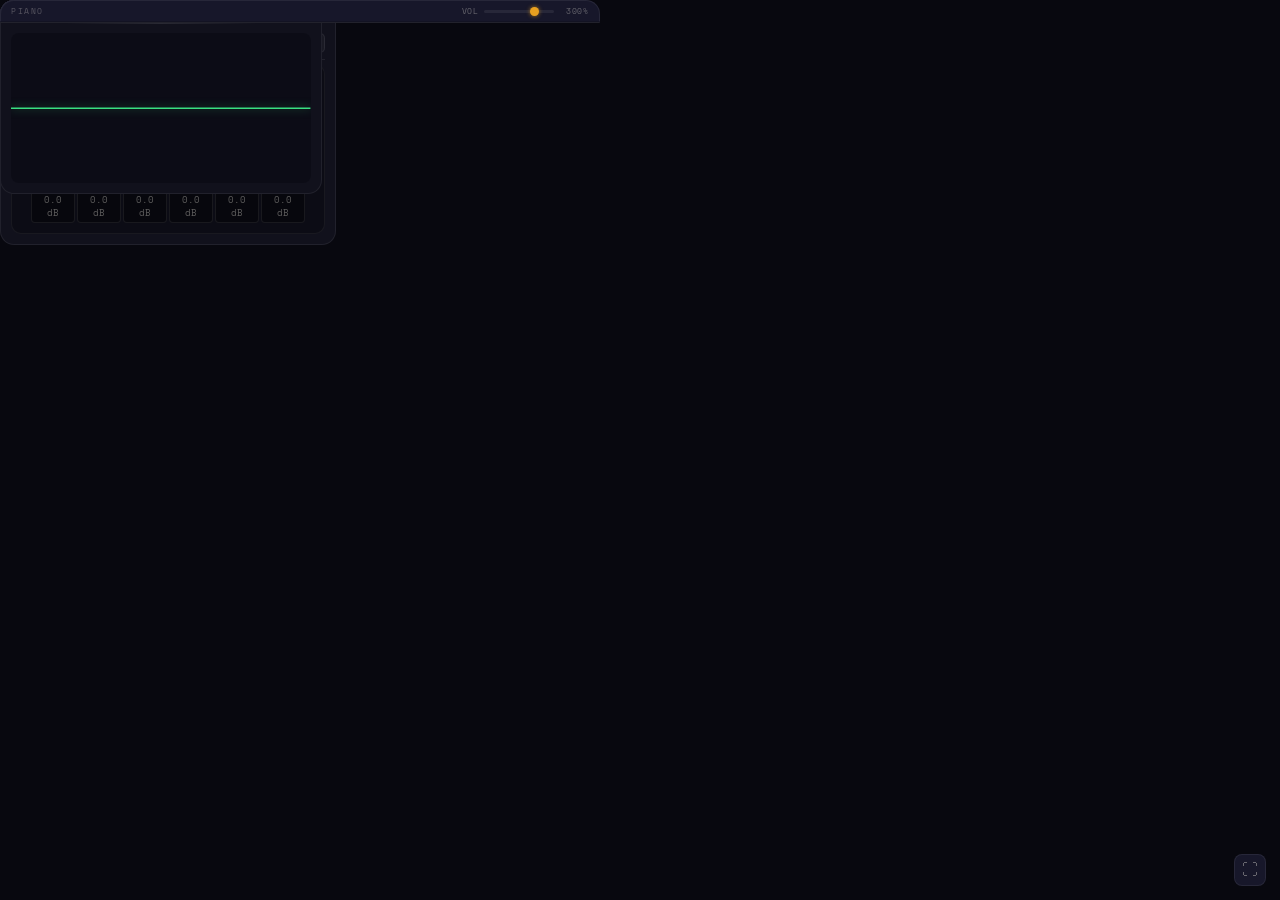
==== index.html @ 94d137a3 "increased piano volume" ====
<html>

<head>
    <meta charset="utf-8">
    <meta name="viewport" content="width=device-width, initial-scale=1">
    <title>Studio — Lecteur Audio</title>
    <!-- <script type="importmap">
    {
        "imports": {
            "butterchurn": "https://esm.sh/butterchurn@2.6.7",
            "butterchurn-presets": "https://esm.sh/butterchurn-presets@2.4.7"
        }
    }
    </script> -->

    <!--
      Composants autonomes — chargement via URI locale ou distante.
      Chaque composant fonctionne seul, sans script.js :
        - Il récupère le singleton AudioContext (components/modules/audioContext.js)
        - Il construit son graphe audio dans connectedCallback
        - Il se connecte à ctx.destination par défaut

      Attributs HTML disponibles :
        <my-audio-player src="URL/tracks.json">
        <my-eq preset="-3,0,2,4,0,-2">
        <my-waveform color="#39e082" fft-size="1024">

      Usage standalone (sans script.js) :
        <my-audio-player src="https://host.com/tracks.json"></my-audio-player>
        <my-eq preset="-6,0,3,3,0,-3"></my-eq>
        <my-waveform color="#e8a020" fft-size="2048"></my-waveform>
    -->
    <script src="./components/AudioPlayer.js" type="module"></script>
    <script src="./components/Playlist.js" type="module"></script>
    <script src="./components/equalizer.js" type="module"></script>
    <script src="./components/waveform.js" type="module"></script>
    <script type="module" src="https://mainline.i3s.unice.fr/wam_wc/wam-host/wamHost.js"></script>
    <script type="module" src="https://mainline.i3s.unice.fr/wam_wc/wam-plugin/wamPlugin.js"></script>
    <!-- <script src="./components/butterchurn.js" type="module"></script> -->
    <!-- script.js est optionnel : câble la chaîne studio et active les fenêtres draggables -->
    <script src="js/script.js" type="module"></script>
    <link rel="preconnect" href="https://fonts.googleapis.com">
    <link rel="preconnect" href="https://fonts.gstatic.com" crossorigin>
    <link rel="stylesheet" href="https://fonts.googleapis.com/css2?family=Space+Mono:wght@400;700&family=Barlow+Condensed:wght@300;400;600;700&display=swap">
    <link rel="stylesheet" href="css/styles.css">
</head>

<body>
    <div id="bg"></div>
    <button id="fullscreen-btn" title="Plein écran">⛶</button>
    <main>
        <div class="window" id="win-player" data-no-resize>
            <div class="titlebar"><span class="titlebar-dot"></span>PLAYER</div>
            <!--
              src : URL du JSON de playlist (défaut : assets/tracks.json relatif au composant)
              autoplay : présence de l'attribut → lecture automatique
            -->
            <my-audio-player id="player" src="./assets/tracks.json"></my-audio-player>
        </div>
        <div class="window" id="win-playlist">
            <div class="titlebar"><span class="titlebar-dot"></span>PLAYLIST</div>
            <my-playlist id="playlist"></my-playlist>
        </div>
        <div class="window" id="win-eq" data-no-resize>
            <div class="titlebar"><span class="titlebar-dot"></span>EQUALIZER</div>
            <!--
              preset : gains dB séparés par virgule pour les 6 bandes
                       (60Hz, 170Hz, 350Hz, 1kHz, 3.5kHz, 10kHz)
                       ex. preset="-6,0,3,3,0,-3"
            -->
            <my-eq id="eq" preset="0,0,0,0,0,0"></my-eq>
        </div>
        <div class="window" id="win-waveform">
            <div class="titlebar"><span class="titlebar-dot"></span>WAVEFORM</div>
            <!--
              color    : couleur du tracé (défaut : #39e082)
              fft-size : taille FFT de l'analyseur, puissance de 2 (défaut : 1024)
            -->
            <my-waveform id="waveform" color="#39e082" fft-size="1024"></my-waveform>
        </div>
        <!-- <my-butterchurn id="butterchurn"></my-butterchurn> -->
        <div class="window" id="win-wam" data-resize="x">
            <div class="titlebar">
                <span class="titlebar-dot"></span>PIANO
                <label class="wam-volume-label">
                    VOL
                    <input type="range" id="wam-volume" min="0" max="4" step="0.01" value="3">
                    <span id="wam-volume-display">300%</span>
                </label>
            </div>
            <div class="wam-container">
                <wam-host>
                    <wam-plugin
                        src="https://www.webaudiomodules.com/community/plugins/burns-audio/soundfont/index.js"
                    ></wam-plugin>
                </wam-host>
            </div>
        </div>
    </main>
</body>

</html>
---- css/styles.css ----
@import url('https://fonts.googleapis.com/css2?family=Space+Mono:wght@400;700&family=Barlow+Condensed:wght@300;400;600;700&display=swap');

/* ── Thèmes ──────────────────────────────────────────────── */

:root {
    --bg-page:       #08080f;
    --bg-component:  #11111c;
    --bg-titlebar:   #17172a;
    --bg-input:      rgba(255,255,255,0.04);
    --border:        rgba(255, 255, 255, 0.07);
    --border-top:    rgba(255, 255, 255, 0.12);
    --text:          #ede9e0;
    --text-dim:      rgba(237, 233, 224, 0.38);
    --text-faint:    rgba(237, 233, 224, 0.3);
    --accent:        #e8a020;
    --accent-glow:   rgba(232, 160, 32, 0.7);
    --accent-bg:     rgba(232, 160, 32, 0.08);
    --btn-hover-bg:  rgba(232, 160, 32, 0.15);
    --btn-hover-border: rgba(232, 160, 32, 0.4);
    --ring-bg:       #1a1a2a;
    --cover-border:  #0d0d17;
}


* {
    box-sizing: border-box;
    margin: 0;
    padding: 0;
}

body {
    font-family: 'Barlow Condensed', sans-serif;
    background-color: var(--bg-page);
    min-height: 100vh;
    color: var(--text);
    overflow: hidden;
    transition: color 0.3s;
}

/* ── Fond dynamique (cover floutée) ─────────────────────── */

#bg {
    position: fixed;
    inset: -40px;
    z-index: 0;
    background-size: cover;
    background-position: center;
    filter: blur(32px) saturate(1.6) brightness(0.35);
    transition: background-image 0.8s ease, opacity 0.8s ease;
    opacity: 0;
}

#bg.has-cover { opacity: 1; }

/* ── Bouton plein écran ──────────────────────────────────── */

#fullscreen-btn {
    position: fixed;
    bottom: 14px;
    right: 14px;
    z-index: 9999;
    background: var(--bg-titlebar);
    border: 1px solid var(--border);
    border-radius: 8px;
    color: var(--text-dim);
    cursor: pointer;
    font-size: 16px;
    width: 32px;
    height: 32px;
    display: flex;
    align-items: center;
    justify-content: center;
    transition: background 0.15s, color 0.15s;
}

#fullscreen-btn:hover {
    background: var(--btn-hover-bg);
    border-color: var(--btn-hover-border);
    color: var(--accent);
}

/* ── Arène de drag ───────────────────────────────────────── */

main {
    position: fixed;
    inset: 0;
    z-index: 1;
    overflow: hidden;
}

/* ── Fenêtres draggables ─────────────────────────────────── */

.window {
    position: absolute;
    display: inline-flex;
    flex-direction: column;
    user-select: none;
    overflow: hidden;
}

.window > :not(.titlebar):not(.resize-handle) {
    flex: 1;
    min-height: 0;
    width: 100%;
    display: block;
}

.resize-handle {
    position: absolute;
    bottom: 0;
    right: 0;
    width: 14px;
    height: 14px;
    cursor: nwse-resize;
    z-index: 10;
}

[data-resize="x"] .resize-handle {
    cursor: ew-resize;
    height: 100%;
}

.resize-handle::after {
    content: '';
    position: absolute;
    bottom: 4px;
    right: 4px;
    width: 6px;
    height: 6px;
    border-right: 2px solid rgba(237, 233, 224, 0.2);
    border-bottom: 2px solid rgba(237, 233, 224, 0.2);
    border-radius: 1px;
}

.window:hover .resize-handle::after {
    border-color: rgba(237, 233, 224, 0.45);
}

.window.collapsed .resize-handle {
    display: none;
}

.titlebar {
    height: 22px;
    background: var(--bg-titlebar);
    border: 1px solid var(--border);
    border-bottom: 1px solid rgba(0, 0, 0, 0.15);
    border-radius: 14px 14px 0 0;
    padding: 0 10px;
    display: flex;
    align-items: center;
    gap: 7px;
    cursor: grab;
    font-family: 'Space Mono', monospace;
    font-size: 8px;
    letter-spacing: 0.2em;
    color: var(--text-faint);
    text-transform: uppercase;
    transition: background 0.3s, color 0.3s;
}

.titlebar:active {
    cursor: grabbing;
}

.window.collapsed .titlebar {
    border-radius: 14px;
    border-bottom: 1px solid var(--border);
}

.window.collapsed > :not(.titlebar) {
    display: none !important;
}

/* ── Boutons macOS ───────────────────────────────────────────── */

.titlebar-dot { display: none; }

.titlebar-controls {
    display: flex;
    gap: 5px;
    align-items: center;
    flex-shrink: 0;
}

.titlebar-btn {
    width: 10px;
    height: 10px;
    border-radius: 50%;
    border: none;
    cursor: pointer;
    flex-shrink: 0;
    position: relative;
    padding: 0;
    display: flex;
    align-items: center;
    justify-content: center;
}

.titlebar-btn::after {
    content: '';
    position: absolute;
    font-size: 8px;
    line-height: 1;
    font-weight: 700;
    color: rgba(0,0,0,0.5);
    opacity: 0;
    transition: opacity 0.1s;
    font-family: sans-serif;
}

.titlebar:hover .titlebar-btn::after {
    opacity: 1;
}

.titlebar-btn-close {
    background: #ff5f57;
    box-shadow: 0 0 0 0.5px rgba(0,0,0,0.2);
}

.titlebar-btn-close::after {
    content: '×';
}

.titlebar-btn-min {
    background: #febc2e;
    box-shadow: 0 0 0 0.5px rgba(0,0,0,0.2);
}

.titlebar-btn-min::after {
    content: '−';
}

.titlebar-btn-max {
    background: #28c840;
    box-shadow: 0 0 0 0.5px rgba(0,0,0,0.2);
}

.titlebar-btn-max::after {
    content: '+';
}

.window:not(:hover) .titlebar-btn {
    background: #3a3a4a !important;
    box-shadow: none;
}

.window.collapsed .titlebar-btn-close,
.window.collapsed .titlebar-btn-min {
    pointer-events: none;
    opacity: 0.3;
}

/* ── Fenêtre WAM ─────────────────────────────────────────── */

.wam-volume-label {
    display: flex;
    align-items: center;
    gap: 5px;
    margin-left: auto;
    font-size: 8px;
    letter-spacing: 0.1em;
    color: var(--text-dim);
    cursor: default;
    user-select: none;
}

#wam-volume {
    -webkit-appearance: none;
    appearance: none;
    width: 70px;
    height: 3px;
    background: var(--border);
    border-radius: 2px;
    outline: none;
    cursor: pointer;
}

#wam-volume::-webkit-slider-thumb {
    -webkit-appearance: none;
    appearance: none;
    width: 9px;
    height: 9px;
    border-radius: 50%;
    background: var(--accent);
    box-shadow: 0 0 4px var(--accent-glow);
    cursor: pointer;
}

#wam-volume-display {
    min-width: 30px;
    text-align: right;
    color: var(--text-dim);
}

#win-wam {
    max-height: calc(100vh - 30px);
    display: inline-flex;
    flex-direction: column;
    width: 600px;
}

.wam-container {
    background: var(--bg-component);
    border: 1px solid var(--border);
    border-top: none;
    border-radius: 0 0 14px 14px;
    overflow-y: auto;
    flex: 1;
    min-height: 0;
}

.wam-container wam-host,
.wam-container wam-plugin {
    display: block;
    width: 100%;
}
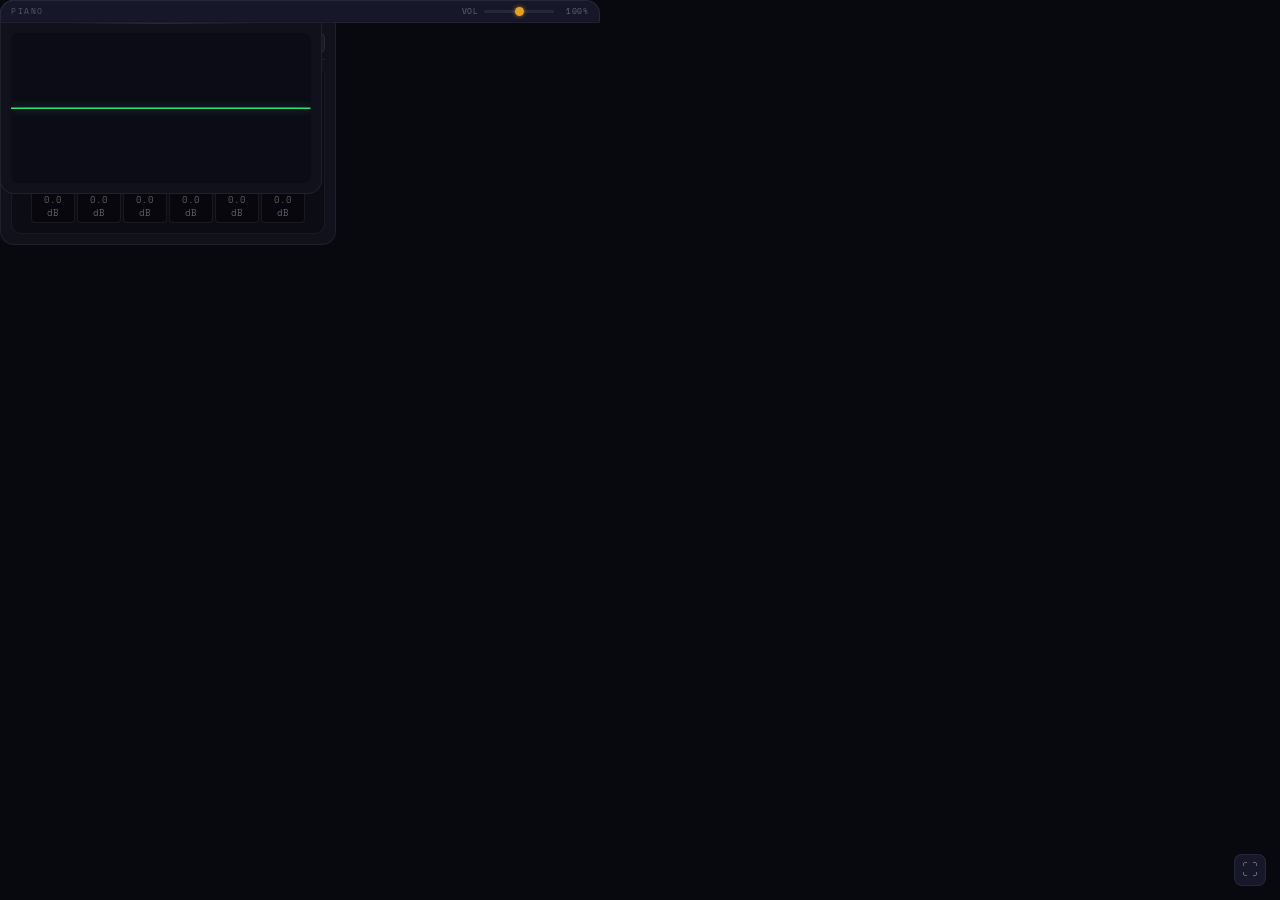
==== commit 735550cd: "increzed piano volume" ====
--- a/index.html
+++ b/index.html
@@ -84,8 +84,8 @@
                 <span class="titlebar-dot"></span>PIANO
                 <label class="wam-volume-label">
                     VOL
-                    <input type="range" id="wam-volume" min="0" max="4" step="0.01" value="3">
-                    <span id="wam-volume-display">300%</span>
+                    <input type="range" id="wam-volume" min="0" max="6" step="0.01" value="3">
+                    <span id="wam-volume-display">100%</span>
                 </label>
             </div>
             <div class="wam-container">
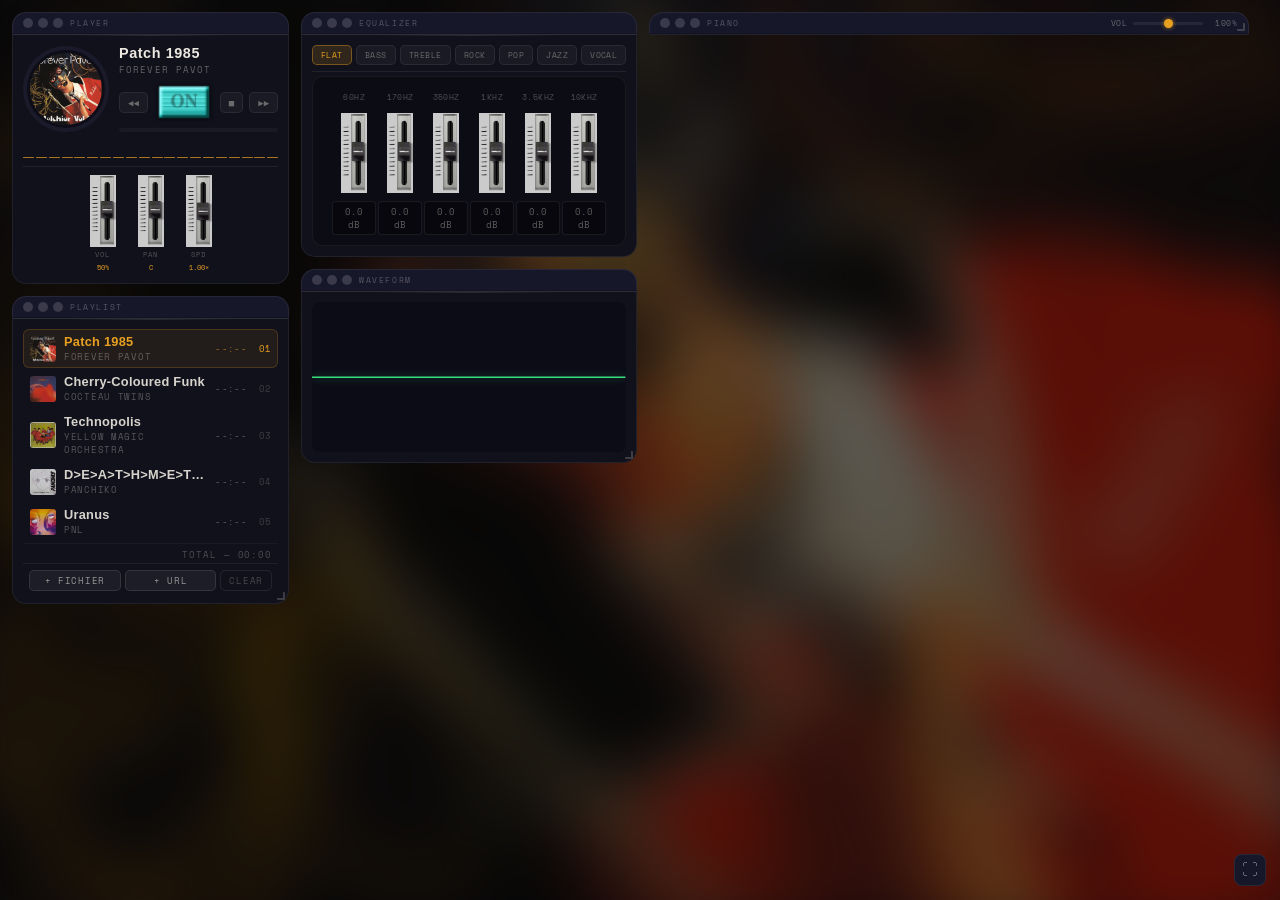
==== commit c0f77b2e: "fixed audioplayer filename" ====
--- a/index.html
+++ b/index.html
@@ -30,7 +30,7 @@
         <my-eq preset="-6,0,3,3,0,-3"></my-eq>
         <my-waveform color="#e8a020" fft-size="2048"></my-waveform>
     -->
-    <script src="./components/AudioPlayer.js" type="module"></script>
+    <script src="./components/audioplayer.js" type="module"></script>
     <script src="./components/Playlist.js" type="module"></script>
     <script src="./components/equalizer.js" type="module"></script>
     <script src="./components/waveform.js" type="module"></script>
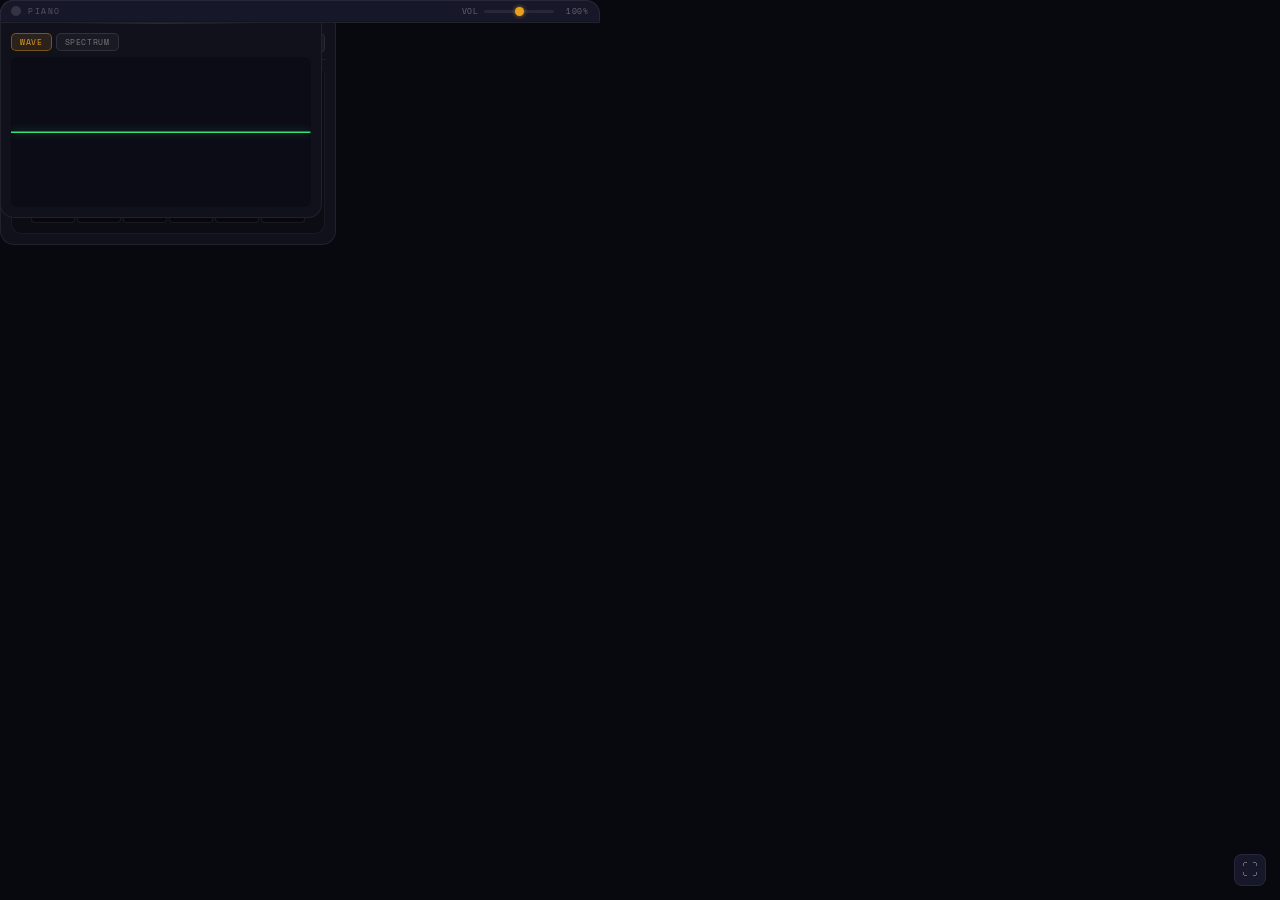
==== commit e81ba56f: "added butterchurn" ====
--- a/index.html
+++ b/index.html
@@ -4,14 +4,14 @@
     <meta charset="utf-8">
     <meta name="viewport" content="width=device-width, initial-scale=1">
     <title>Studio — Lecteur Audio</title>
-    <!-- <script type="importmap">
-    {
-        "imports": {
-            "butterchurn": "https://esm.sh/butterchurn@2.6.7",
-            "butterchurn-presets": "https://esm.sh/butterchurn-presets@2.4.7"
-        }
-    }
-    </script> -->
+    <!--    <script type="importmap">-->
+    <!--    {-->
+    <!--        "imports": {-->
+    <!--            "butterchurn": "https://esm.sh/butterchurn@2.6.7",-->
+    <!--            "butterchurn-presets": "https://esm.sh/butterchurn-presets@2.4.7"-->
+    <!--        }-->
+    <!--    }-->
+    <!--    </script>-->
 
     <!--
       Composants autonomes — chargement via URI locale ou distante.
@@ -30,73 +30,77 @@
         <my-eq preset="-6,0,3,3,0,-3"></my-eq>
         <my-waveform color="#e8a020" fft-size="2048"></my-waveform>
     -->
-    <script src="./components/audioplayer.js" type="module"></script>
+    <script src="./components/AudioPlayer.js" type="module"></script>
     <script src="./components/Playlist.js" type="module"></script>
     <script src="./components/equalizer.js" type="module"></script>
     <script src="./components/waveform.js" type="module"></script>
     <script type="module" src="https://mainline.i3s.unice.fr/wam_wc/wam-host/wamHost.js"></script>
     <script type="module" src="https://mainline.i3s.unice.fr/wam_wc/wam-plugin/wamPlugin.js"></script>
-    <!-- <script src="./components/butterchurn.js" type="module"></script> -->
+    <script src="./components/butterchurn.js" type="module"></script>
     <!-- script.js est optionnel : câble la chaîne studio et active les fenêtres draggables -->
     <script src="js/script.js" type="module"></script>
     <link rel="preconnect" href="https://fonts.googleapis.com">
     <link rel="preconnect" href="https://fonts.gstatic.com" crossorigin>
-    <link rel="stylesheet" href="https://fonts.googleapis.com/css2?family=Space+Mono:wght@400;700&family=Barlow+Condensed:wght@300;400;600;700&display=swap">
+    <link rel="stylesheet"
+          href="https://fonts.googleapis.com/css2?family=Space+Mono:wght@400;700&family=Barlow+Condensed:wght@300;400;600;700&display=swap">
     <link rel="stylesheet" href="css/styles.css">
 </head>
 
 <body>
-    <div id="bg"></div>
-    <button id="fullscreen-btn" title="Plein écran">⛶</button>
-    <main>
-        <div class="window" id="win-player" data-no-resize>
-            <div class="titlebar"><span class="titlebar-dot"></span>PLAYER</div>
-            <!--
-              src : URL du JSON de playlist (défaut : assets/tracks.json relatif au composant)
-              autoplay : présence de l'attribut → lecture automatique
-            -->
-            <my-audio-player id="player" src="./assets/tracks.json"></my-audio-player>
+<div id="bg"></div>
+<button id="fullscreen-btn" title="Plein écran">⛶</button>
+<main>
+    <div class="window" id="win-player" data-no-resize>
+        <div class="titlebar"><span class="titlebar-dot"></span>PLAYER</div>
+        <!--
+          src : URL du JSON de playlist (défaut : assets/tracks.json relatif au composant)
+          autoplay : présence de l'attribut → lecture automatique
+        -->
+        <my-audio-player id="player" src="./assets/tracks.json"></my-audio-player>
+    </div>
+    <div class="window" id="win-playlist">
+        <div class="titlebar"><span class="titlebar-dot"></span>PLAYLIST</div>
+        <my-playlist id="playlist"></my-playlist>
+    </div>
+    <div class="window" id="win-eq" data-no-resize>
+        <div class="titlebar"><span class="titlebar-dot"></span>EQUALIZER</div>
+        <!--
+          preset : gains dB séparés par virgule pour les 6 bandes
+                   (60Hz, 170Hz, 350Hz, 1kHz, 3.5kHz, 10kHz)
+                   ex. preset="-6,0,3,3,0,-3"
+        -->
+        <my-eq id="eq" preset="0,0,0,0,0,0"></my-eq>
+    </div>
+    <div class="window" id="win-waveform">
+        <div class="titlebar"><span class="titlebar-dot"></span>WAVEFORM</div>
+        <!--
+          color    : couleur du tracé (défaut : #39e082)
+          fft-size : taille FFT de l'analyseur, puissance de 2 (défaut : 1024)
+        -->
+        <my-waveform id="waveform" color="#39e082" fft-size="1024"></my-waveform>
+    </div>
+    <div class="window" id="win-butterchurn">
+        <div class="titlebar"><span class="titlebar-dot"></span>VISUALIZER BUTTERCHURN</div>
+        <my-butterchurn id="butterchurn" color="#39e082" fft-size="1024"></my-butterchurn>
+    </div>
+    <div class="window" id="win-wam" data-resize="x">
+        <div class="titlebar">
+            <span class="titlebar-dot"></span>PIANO
+            <label class="wam-volume-label">
+                VOL
+                <input type="range" id="wam-volume" min="0" max="6" step="0.01" value="3">
+                <span id="wam-volume-display">100%</span>
+            </label>
         </div>
-        <div class="window" id="win-playlist">
-            <div class="titlebar"><span class="titlebar-dot"></span>PLAYLIST</div>
-            <my-playlist id="playlist"></my-playlist>
+        <div class="wam-container">
+            <wam-host>
+                <wam-plugin
+                        src="https://www.webaudiomodules.com/community/plugins/burns-audio/soundfont/index.js"
+                ></wam-plugin>
+            </wam-host>
         </div>
-        <div class="window" id="win-eq" data-no-resize>
-            <div class="titlebar"><span class="titlebar-dot"></span>EQUALIZER</div>
-            <!--
-              preset : gains dB séparés par virgule pour les 6 bandes
-                       (60Hz, 170Hz, 350Hz, 1kHz, 3.5kHz, 10kHz)
-                       ex. preset="-6,0,3,3,0,-3"
-            -->
-            <my-eq id="eq" preset="0,0,0,0,0,0"></my-eq>
-        </div>
-        <div class="window" id="win-waveform">
-            <div class="titlebar"><span class="titlebar-dot"></span>WAVEFORM</div>
-            <!--
-              color    : couleur du tracé (défaut : #39e082)
-              fft-size : taille FFT de l'analyseur, puissance de 2 (défaut : 1024)
-            -->
-            <my-waveform id="waveform" color="#39e082" fft-size="1024"></my-waveform>
-        </div>
-        <!-- <my-butterchurn id="butterchurn"></my-butterchurn> -->
-        <div class="window" id="win-wam" data-resize="x">
-            <div class="titlebar">
-                <span class="titlebar-dot"></span>PIANO
-                <label class="wam-volume-label">
-                    VOL
-                    <input type="range" id="wam-volume" min="0" max="6" step="0.01" value="3">
-                    <span id="wam-volume-display">100%</span>
-                </label>
-            </div>
-            <div class="wam-container">
-                <wam-host>
-                    <wam-plugin
-                        src="https://www.webaudiomodules.com/community/plugins/burns-audio/soundfont/index.js"
-                    ></wam-plugin>
-                </wam-host>
-            </div>
-        </div>
-    </main>
+    </div>
+</main>
 </body>
 
 </html>
--- a/css/styles.css
+++ b/css/styles.css
@@ -174,7 +174,17 @@
 
 /* ── Boutons macOS ───────────────────────────────────────────── */
 
-.titlebar-dot { display: none; }
+.titlebar-dot {
+    width: 10px;
+    height: 10px;
+    border-radius: 50%;
+    background: rgba(255,255,255,0.12);
+    flex-shrink: 0;
+}
+
+.window:hover .titlebar-dot {
+    background: rgba(255,255,255,0.22);
+}
 
 .titlebar-controls {
     display: flex;
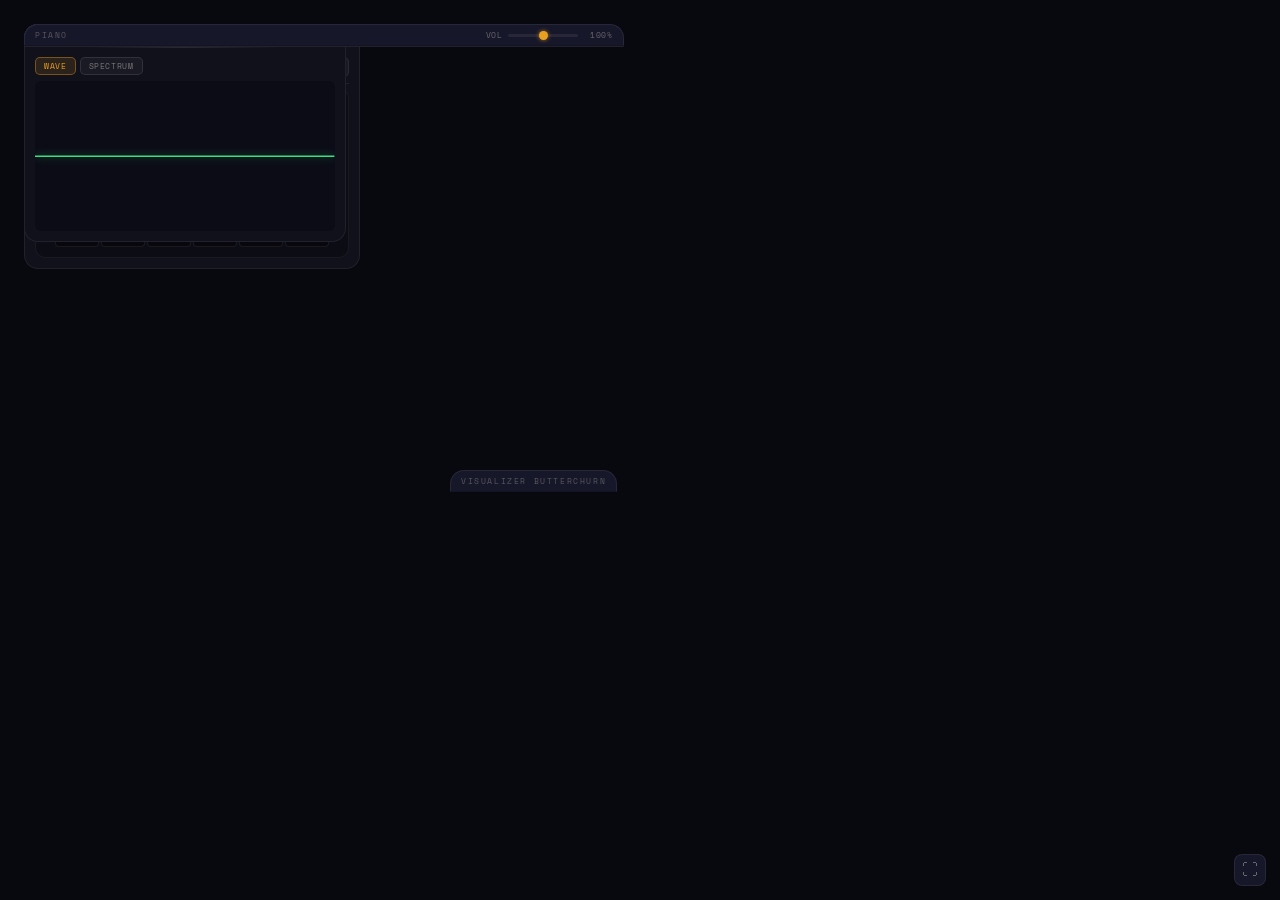
==== commit 77e7933c: "styles changes butterchurn" ====
--- a/index.html
+++ b/index.html
@@ -80,7 +80,7 @@
         <my-waveform id="waveform" color="#39e082" fft-size="1024"></my-waveform>
     </div>
     <div class="window" id="win-butterchurn">
-        <div class="titlebar"><span class="titlebar-dot"></span>VISUALIZER BUTTERCHURN</div>
+        <div class="titlebar"><span class="titlebar-dot">here</span>VISUALIZER BUTTERCHURN</div>
         <my-butterchurn id="butterchurn" color="#39e082" fft-size="1024"></my-butterchurn>
     </div>
     <div class="window" id="win-wam" data-resize="x">
--- a/css/styles.css
+++ b/css/styles.css
@@ -3,22 +3,22 @@
 /* ── Thèmes ──────────────────────────────────────────────── */
 
 :root {
-    --bg-page:       #08080f;
-    --bg-component:  #11111c;
-    --bg-titlebar:   #17172a;
-    --bg-input:      rgba(255,255,255,0.04);
-    --border:        rgba(255, 255, 255, 0.07);
-    --border-top:    rgba(255, 255, 255, 0.12);
-    --text:          #ede9e0;
-    --text-dim:      rgba(237, 233, 224, 0.38);
-    --text-faint:    rgba(237, 233, 224, 0.3);
-    --accent:        #e8a020;
-    --accent-glow:   rgba(232, 160, 32, 0.7);
-    --accent-bg:     rgba(232, 160, 32, 0.08);
-    --btn-hover-bg:  rgba(232, 160, 32, 0.15);
+    --bg-page: #08080f;
+    --bg-component: #11111c;
+    --bg-titlebar: #17172a;
+    --bg-input: rgba(255, 255, 255, 0.04);
+    --border: rgba(255, 255, 255, 0.07);
+    --border-top: rgba(255, 255, 255, 0.12);
+    --text: #ede9e0;
+    --text-dim: rgba(237, 233, 224, 0.38);
+    --text-faint: rgba(237, 233, 224, 0.3);
+    --accent: #e8a020;
+    --accent-glow: rgba(232, 160, 32, 0.7);
+    --accent-bg: rgba(232, 160, 32, 0.08);
+    --btn-hover-bg: rgba(232, 160, 32, 0.15);
     --btn-hover-border: rgba(232, 160, 32, 0.4);
-    --ring-bg:       #1a1a2a;
-    --cover-border:  #0d0d17;
+    --ring-bg: #1a1a2a;
+    --cover-border: #0d0d17;
 }
 
 
@@ -50,7 +50,9 @@
     opacity: 0;
 }
 
-#bg.has-cover { opacity: 1; }
+#bg.has-cover {
+    opacity: 1;
+}
 
 /* ── Bouton plein écran ──────────────────────────────────── */
 
@@ -86,6 +88,11 @@
     inset: 0;
     z-index: 1;
     overflow: hidden;
+    display: flex;
+    columns: max-content;
+    flex-wrap: wrap;
+    gap: 16px;
+    padding: 24px;
 }
 
 /* ── Fenêtres draggables ─────────────────────────────────── */
@@ -175,15 +182,7 @@
 /* ── Boutons macOS ───────────────────────────────────────────── */
 
 .titlebar-dot {
-    width: 10px;
-    height: 10px;
-    border-radius: 50%;
-    background: rgba(255,255,255,0.12);
-    flex-shrink: 0;
-}
-
-.window:hover .titlebar-dot {
-    background: rgba(255,255,255,0.22);
+    display: none;
 }
 
 .titlebar-controls {
@@ -213,7 +212,7 @@
     font-size: 8px;
     line-height: 1;
     font-weight: 700;
-    color: rgba(0,0,0,0.5);
+    color: rgba(0, 0, 0, 0.5);
     opacity: 0;
     transition: opacity 0.1s;
     font-family: sans-serif;
@@ -225,7 +224,7 @@
 
 .titlebar-btn-close {
     background: #ff5f57;
-    box-shadow: 0 0 0 0.5px rgba(0,0,0,0.2);
+    box-shadow: 0 0 0 0.5px rgba(0, 0, 0, 0.2);
 }
 
 .titlebar-btn-close::after {
@@ -234,7 +233,7 @@
 
 .titlebar-btn-min {
     background: #febc2e;
-    box-shadow: 0 0 0 0.5px rgba(0,0,0,0.2);
+    box-shadow: 0 0 0 0.5px rgba(0, 0, 0, 0.2);
 }
 
 .titlebar-btn-min::after {
@@ -243,7 +242,7 @@
 
 .titlebar-btn-max {
     background: #28c840;
-    box-shadow: 0 0 0 0.5px rgba(0,0,0,0.2);
+    box-shadow: 0 0 0 0.5px rgba(0, 0, 0, 0.2);
 }
 
 .titlebar-btn-max::after {
@@ -325,3 +324,9 @@
     display: block;
     width: 100%;
 }
+
+/*butterchurn style */
+#win-butterchurn {
+    top: 470px;
+    left: 450px;
+}
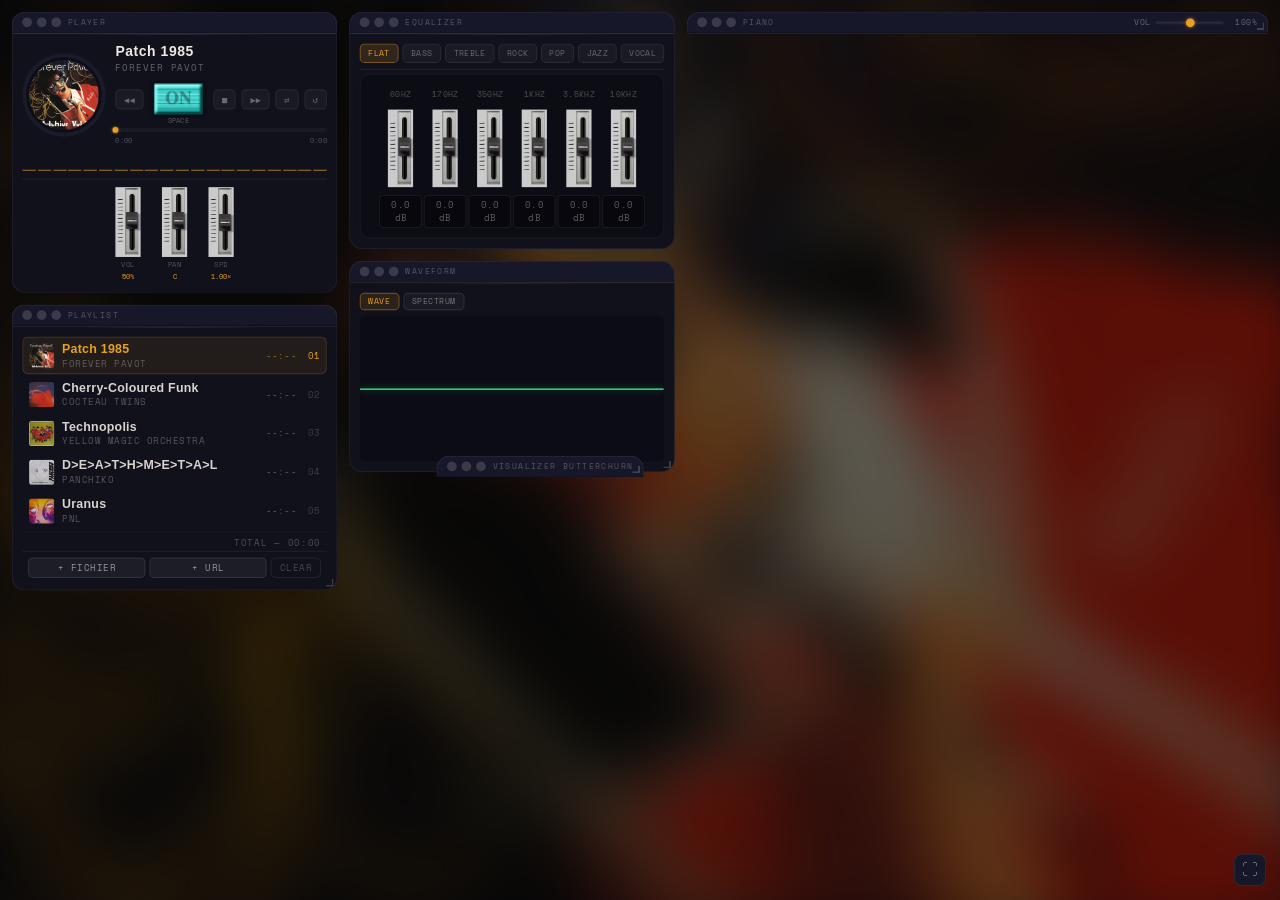
==== commit b4236fac: "Merge branch 'main' into butterchurn" ====
--- a/index.html
+++ b/index.html
@@ -30,7 +30,7 @@
         <my-eq preset="-6,0,3,3,0,-3"></my-eq>
         <my-waveform color="#e8a020" fft-size="2048"></my-waveform>
     -->
-    <script src="./components/AudioPlayer.js" type="module"></script>
+    <script src="./components/audioplayer.js" type="module"></script>
     <script src="./components/Playlist.js" type="module"></script>
     <script src="./components/equalizer.js" type="module"></script>
     <script src="./components/waveform.js" type="module"></script>
--- a/css/styles.css
+++ b/css/styles.css
@@ -182,7 +182,15 @@
 /* ── Boutons macOS ───────────────────────────────────────────── */
 
 .titlebar-dot {
-    display: none;
+    width: 10px;
+    height: 10px;
+    border-radius: 50%;
+    background: rgba(255,255,255,0.12);
+    flex-shrink: 0;
+}
+
+.window:hover .titlebar-dot {
+    background: rgba(255,255,255,0.22);
 }
 
 .titlebar-controls {
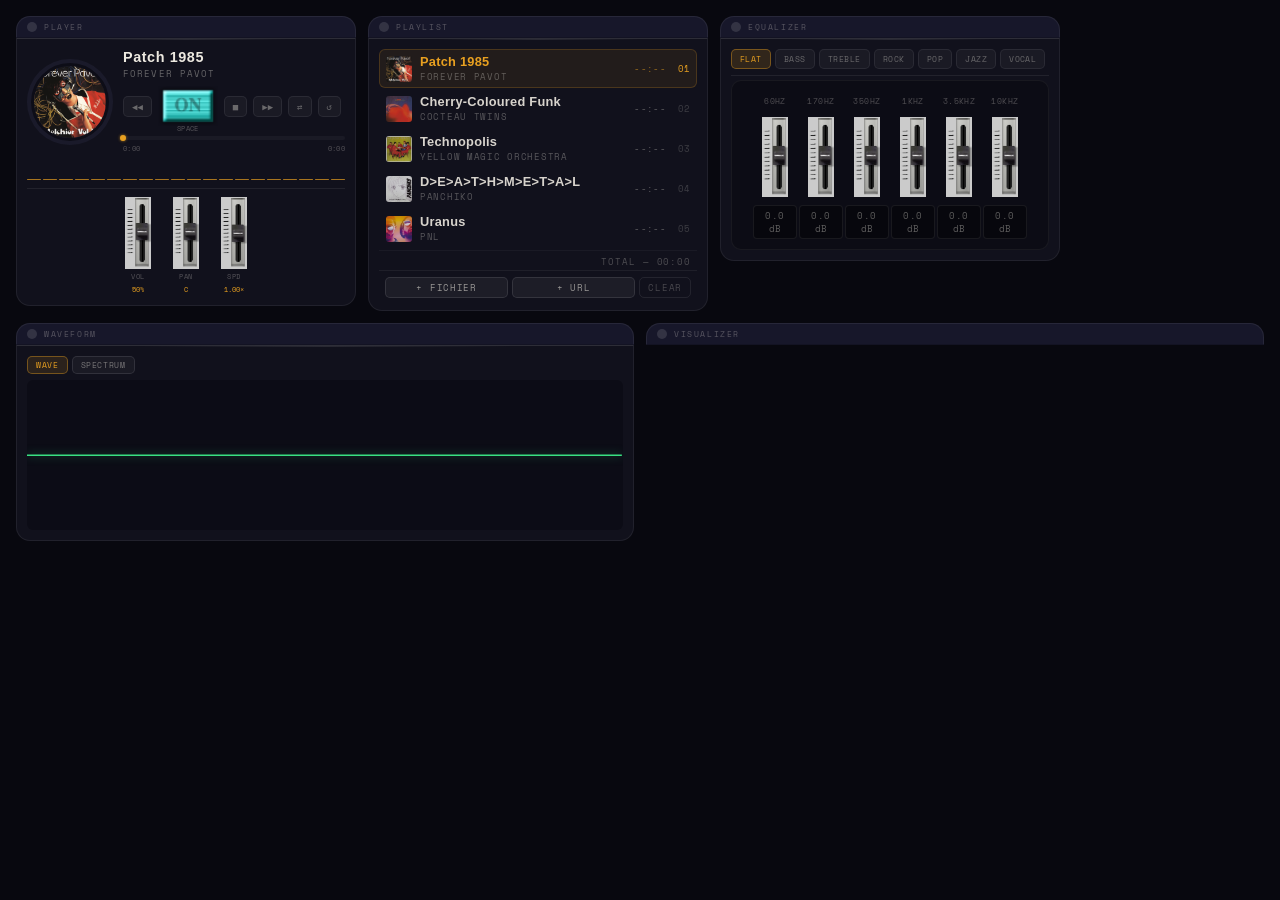
==== commit 3c329b9b: "divided in two directories" ====
--- a/index.html
+++ b/index.html
@@ -1,61 +1,78 @@
-<html>
+<!DOCTYPE html>
+<html lang="fr">
 
 <head>
     <meta charset="utf-8">
     <meta name="viewport" content="width=device-width, initial-scale=1">
     <title>Studio — Lecteur Audio</title>
-    <!--    <script type="importmap">-->
-    <!--    {-->
-    <!--        "imports": {-->
-    <!--            "butterchurn": "https://esm.sh/butterchurn@2.6.7",-->
-    <!--            "butterchurn-presets": "https://esm.sh/butterchurn-presets@2.4.7"-->
-    <!--        }-->
-    <!--    }-->
-    <!--    </script>-->
 
     <!--
-      Composants autonomes — chargement via URI locale ou distante.
-      Chaque composant fonctionne seul, sans script.js :
-        - Il récupère le singleton AudioContext (components/modules/audioContext.js)
-        - Il construit son graphe audio dans connectedCallback
-        - Il se connecte à ctx.destination par défaut
+      Composants autonomes.
+      Pour utiliser des composants hébergés sur un dépôt distant, remplacer
+      les chemins relatifs ci-dessous par les URLs absolues correspondantes.
 
       Attributs HTML disponibles :
-        <my-audio-player src="URL/tracks.json">
+        <my-audio-player src="URL/tracks.json" [autoplay]>
         <my-eq preset="-3,0,2,4,0,-2">
-        <my-waveform color="#39e082" fft-size="1024">
+        <my-waveform color="#39e082" fft-size="1024" mode="waveform|spectrum">
+        <my-butterchurn blend="2.0">
+    -->
+    <script type="module" src="./components/audioplayer.js"></script>
+    <script type="module" src="./components/Playlist.js"></script>
+    <script type="module" src="./components/equalizer.js"></script>
+    <script type="module" src="./components/waveform.js"></script>
+    <script type="module" src="./components/butterchurn.js"></script>
 
-      Usage standalone (sans script.js) :
-        <my-audio-player src="https://host.com/tracks.json"></my-audio-player>
-        <my-eq preset="-6,0,3,3,0,-3"></my-eq>
-        <my-waveform color="#e8a020" fft-size="2048"></my-waveform>
-    -->
-    <script src="./components/audioplayer.js" type="module"></script>
-    <script src="./components/Playlist.js" type="module"></script>
-    <script src="./components/equalizer.js" type="module"></script>
-    <script src="./components/waveform.js" type="module"></script>
-    <script type="module" src="https://mainline.i3s.unice.fr/wam_wc/wam-host/wamHost.js"></script>
-    <script type="module" src="https://mainline.i3s.unice.fr/wam_wc/wam-plugin/wamPlugin.js"></script>
-    <script src="./components/butterchurn.js" type="module"></script>
-    <!-- script.js est optionnel : câble la chaîne studio et active les fenêtres draggables -->
-    <script src="js/script.js" type="module"></script>
+    <!-- Câblage de la chaîne audio : player → eq → waveform → butterchurn → destination -->
+    <script type="module">
+        await Promise.all([
+            customElements.whenDefined('my-audio-player'),
+            customElements.whenDefined('my-eq'),
+            customElements.whenDefined('my-waveform'),
+            customElements.whenDefined('my-butterchurn'),
+        ]);
+        const player      = document.querySelector('#player');
+        const eq          = document.querySelector('#eq');
+        const waveform    = document.querySelector('#waveform');
+        const butterchurn = document.querySelector('#butterchurn');
+        player.connectComponent(eq);
+        eq.connectComponent(waveform);
+        waveform.connectComponent(butterchurn);
+    </script>
+
     <link rel="preconnect" href="https://fonts.googleapis.com">
     <link rel="preconnect" href="https://fonts.gstatic.com" crossorigin>
     <link rel="stylesheet"
           href="https://fonts.googleapis.com/css2?family=Space+Mono:wght@400;700&family=Barlow+Condensed:wght@300;400;600;700&display=swap">
     <link rel="stylesheet" href="css/styles.css">
+    <style>
+        /* Layout sans script.js : flux flexbox au lieu de position absolue */
+        body { overflow: auto; }
+        main {
+            position: static;
+            display: flex;
+            flex-wrap: wrap;
+            align-items: flex-start;
+            gap: 12px;
+            padding: 16px;
+        }
+        .window {
+            position: static;
+            width: 340px;
+        }
+        #win-waveform, #win-butterchurn {
+            flex: 1;
+            min-width: 300px;
+        }
+        #win-butterchurn { min-width: 340px; }
+        #win-playlist    { min-height: 220px; }
+    </style>
 </head>
 
 <body>
-<div id="bg"></div>
-<button id="fullscreen-btn" title="Plein écran">⛶</button>
 <main>
     <div class="window" id="win-player" data-no-resize>
         <div class="titlebar"><span class="titlebar-dot"></span>PLAYER</div>
-        <!--
-          src : URL du JSON de playlist (défaut : assets/tracks.json relatif au composant)
-          autoplay : présence de l'attribut → lecture automatique
-        -->
         <my-audio-player id="player" src="./assets/tracks.json"></my-audio-player>
     </div>
     <div class="window" id="win-playlist">
@@ -64,41 +81,15 @@
     </div>
     <div class="window" id="win-eq" data-no-resize>
         <div class="titlebar"><span class="titlebar-dot"></span>EQUALIZER</div>
-        <!--
-          preset : gains dB séparés par virgule pour les 6 bandes
-                   (60Hz, 170Hz, 350Hz, 1kHz, 3.5kHz, 10kHz)
-                   ex. preset="-6,0,3,3,0,-3"
-        -->
         <my-eq id="eq" preset="0,0,0,0,0,0"></my-eq>
     </div>
     <div class="window" id="win-waveform">
         <div class="titlebar"><span class="titlebar-dot"></span>WAVEFORM</div>
-        <!--
-          color    : couleur du tracé (défaut : #39e082)
-          fft-size : taille FFT de l'analyseur, puissance de 2 (défaut : 1024)
-        -->
         <my-waveform id="waveform" color="#39e082" fft-size="1024"></my-waveform>
     </div>
     <div class="window" id="win-butterchurn">
-        <div class="titlebar"><span class="titlebar-dot">here</span>VISUALIZER BUTTERCHURN</div>
-        <my-butterchurn id="butterchurn" color="#39e082" fft-size="1024"></my-butterchurn>
-    </div>
-    <div class="window" id="win-wam" data-resize="x">
-        <div class="titlebar">
-            <span class="titlebar-dot"></span>PIANO
-            <label class="wam-volume-label">
-                VOL
-                <input type="range" id="wam-volume" min="0" max="6" step="0.01" value="3">
-                <span id="wam-volume-display">100%</span>
-            </label>
-        </div>
-        <div class="wam-container">
-            <wam-host>
-                <wam-plugin
-                        src="https://www.webaudiomodules.com/community/plugins/burns-audio/soundfont/index.js"
-                ></wam-plugin>
-            </wam-host>
-        </div>
+        <div class="titlebar"><span class="titlebar-dot"></span>VISUALIZER</div>
+        <my-butterchurn id="butterchurn"></my-butterchurn>
     </div>
 </main>
 </body>
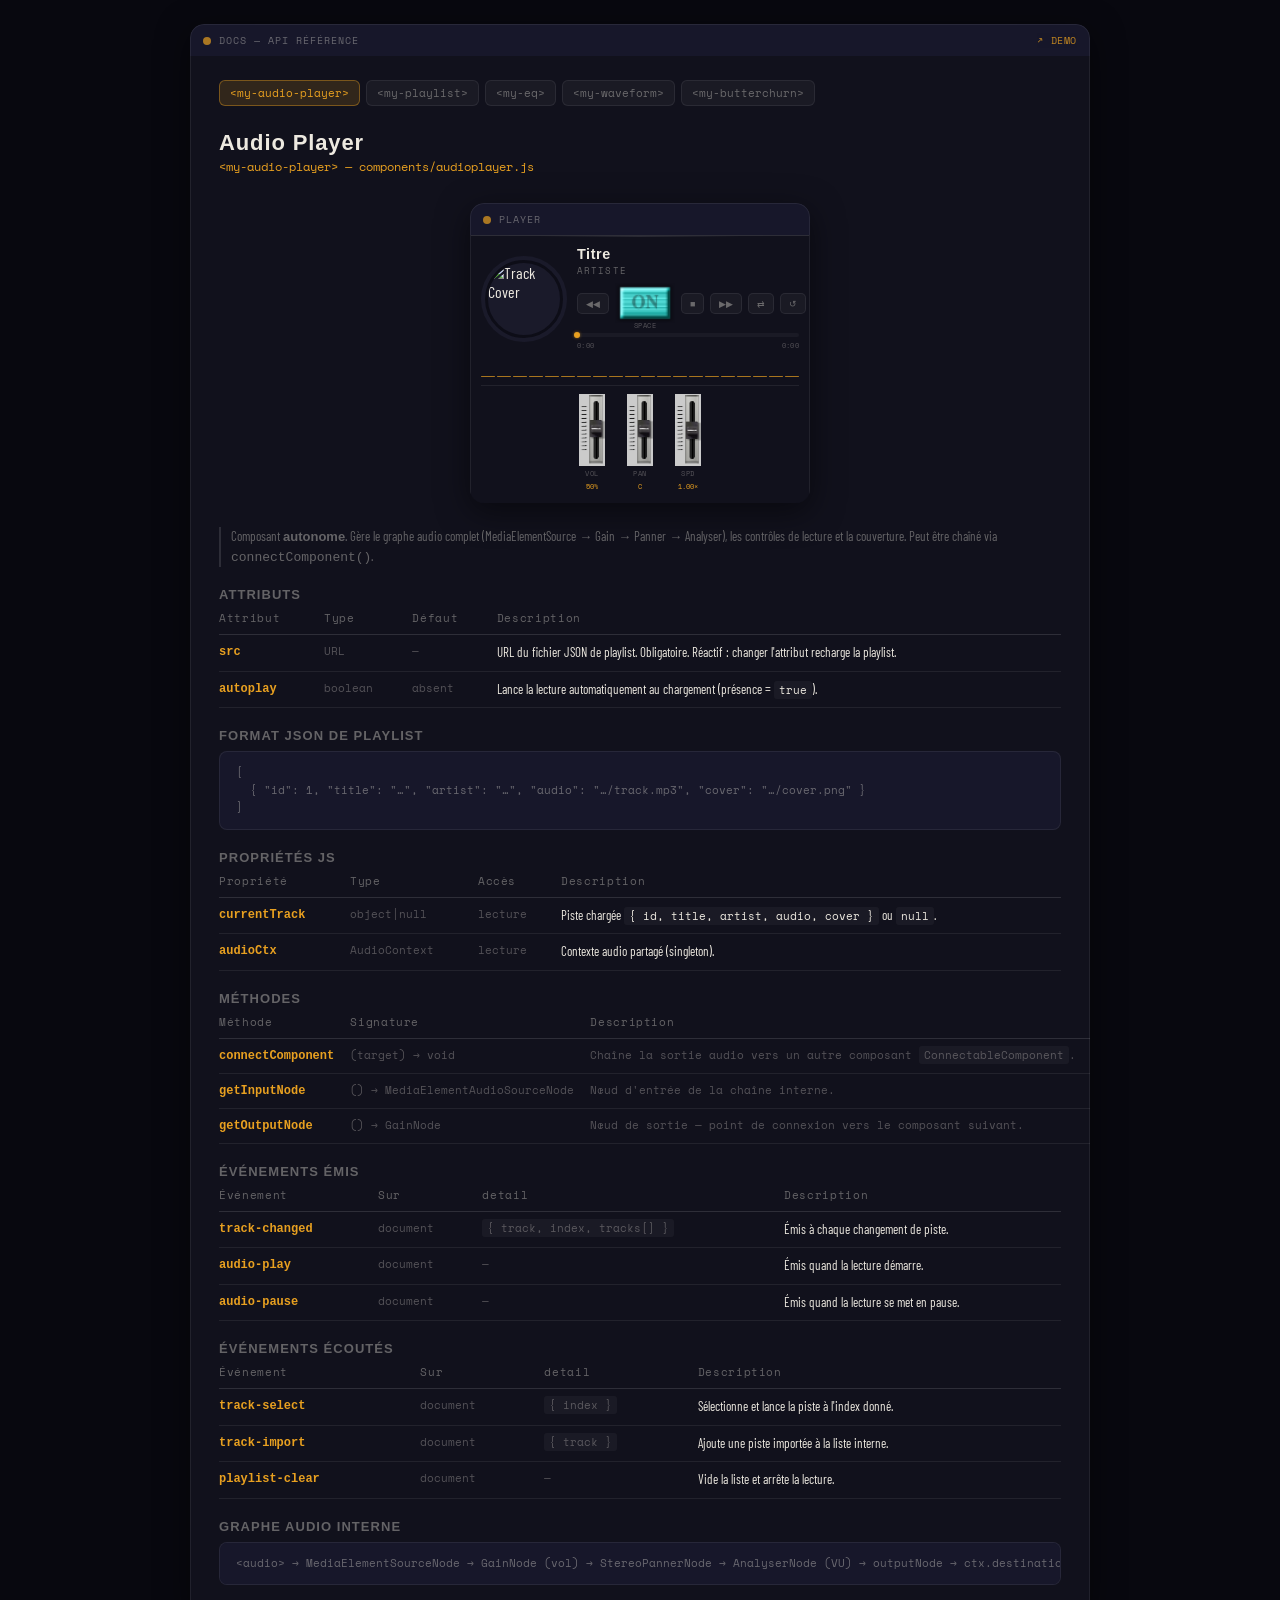
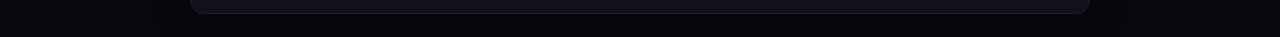
==== commit f51b02d8: "added html doc" ====
--- a/index.html
+++ b/index.html
@@ -31,10 +31,10 @@
             customElements.whenDefined('my-waveform'),
             customElements.whenDefined('my-butterchurn'),
         ]);
-        const player      = document.querySelector('#player');
-        const eq          = document.querySelector('#eq');
-        const waveform    = document.querySelector('#waveform');
-        const butterchurn = document.querySelector('#butterchurn');
+        const player      = document.querySelector('#doc-player-instance');
+        const eq          = document.querySelector('#doc-eq-instance');
+        const waveform    = document.querySelector('#doc-waveform-instance');
+        const butterchurn = document.querySelector('#doc-butterchurn-instance');
         player.connectComponent(eq);
         eq.connectComponent(waveform);
         waveform.connectComponent(butterchurn);
@@ -46,51 +46,493 @@
           href="https://fonts.googleapis.com/css2?family=Space+Mono:wght@400;700&family=Barlow+Condensed:wght@300;400;600;700&display=swap">
     <link rel="stylesheet" href="css/styles.css">
     <style>
-        /* Layout sans script.js : flux flexbox au lieu de position absolue */
-        body { overflow: auto; }
+        /* ── Variables ───────────────────────────────────── */
+        :root {
+            --bg-page: #08080f;
+            --bg-component: #11111c;
+            --bg-titlebar: #17172a;
+            --bg-input: rgba(255,255,255,0.04);
+            --border: rgba(255,255,255,0.07);
+            --border-top: rgba(255,255,255,0.12);
+            --text: #ede9e0;
+            --text-dim: rgba(237,233,224,0.38);
+            --text-faint: rgba(237,233,224,0.3);
+            --accent: #e8a020;
+            --btn-hover-bg: rgba(232,160,32,0.15);
+            --btn-hover-border: rgba(232,160,32,0.4);
+        }
+
+        /* ── Reset / base ────────────────────────────────── */
+        *, *::before, *::after { box-sizing: border-box; margin: 0; padding: 0; }
+
+        html, body {
+            min-height: 100%;
+            background: var(--bg-page);
+            color: var(--text);
+            font-family: 'Barlow Condensed', sans-serif;
+            overflow-x: hidden;
+        }
+
+        /* ── Layout ──────────────────────────────────────── */
         main {
+            display: flex;
+            flex-direction: column;
+            align-items: center;
+            gap: 16px;
+            padding: 24px;
+            min-height: 100vh;
+            background: var(--bg-page);
+        }
+
+        /* ── Fenêtres ────────────────────────────────────── */
+        .window {
+            width: 340px;
+            border-radius: 14px;
+            box-shadow: 0 8px 32px rgba(0,0,0,0.5);
+            overflow: hidden;
+        }
+
+        .titlebar {
+            background: var(--bg-titlebar);
+            border: 1px solid var(--border);
+            border-bottom: none;
+            border-radius: 14px 14px 0 0;
+            padding: 0 12px;
+            height: 32px;
+            display: flex;
+            align-items: center;
+            gap: 8px;
+            font-family: 'Space Mono', monospace;
+            font-size: 10px;
+            letter-spacing: 0.1em;
+            color: var(--text-dim);
+            user-select: none;
+        }
+
+        .titlebar-dot {
+            width: 8px;
+            height: 8px;
+            border-radius: 50%;
+            background: var(--accent);
+            opacity: 0.7;
+            flex-shrink: 0;
+        }
+
+        #win-docs { width: 100%; max-width: 900px; }
+
+        /* ── Documentation ─────────────────────────────── */
+        .docs {
+            font-family: 'Barlow Condensed', sans-serif;
+            background: var(--bg-component, #11111c);
+            border: 1px solid var(--border, rgba(255,255,255,0.07));
+            border-top: none;
+            border-radius: 0 0 14px 14px;
+            color: var(--text, #ede9e0);
+            padding: 24px 28px 28px;
+        }
+        .docs-nav {
+            display: flex;
+            gap: 6px;
+            flex-wrap: wrap;
+            margin-bottom: 24px;
+        }
+        .docs-nav button {
+            font-family: 'Space Mono', monospace;
+            font-size: 11px;
+            background: var(--bg-input, rgba(255,255,255,0.04));
+            border: 1px solid var(--border, rgba(255,255,255,0.07));
+            border-radius: 6px;
+            color: var(--text-dim, rgba(237,233,224,0.38));
+            padding: 4px 10px;
+            cursor: pointer;
+            transition: background 0.15s, color 0.15s, border-color 0.15s;
+        }
+        .docs-nav button:hover,
+        .docs-nav button.active {
+            background: var(--btn-hover-bg, rgba(232,160,32,0.15));
+            border-color: var(--btn-hover-border, rgba(232,160,32,0.4));
+            color: var(--accent, #e8a020);
+        }
+        .docs-section { display: none; }
+        .docs-section.active { display: block; }
+
+        .docs-section h2 {
+            font-family: 'Barlow Condensed', sans-serif;
+            font-size: 22px;
+            font-weight: 700;
+            letter-spacing: 0.04em;
+            color: var(--text, #ede9e0);
+            margin: 0 0 2px;
+        }
+        .docs-section .tag {
+            font-family: 'Space Mono', monospace;
+            font-size: 12px;
+            color: var(--accent, #e8a020);
+            margin-bottom: 8px;
+        }
+        .docs-section .design-note {
+            font-size: 13px;
+            color: var(--text-dim, rgba(237,233,224,0.38));
+            line-height: 1.5;
+            margin-bottom: 20px;
+            border-left: 2px solid var(--border-top, rgba(255,255,255,0.12));
+            padding-left: 10px;
+        }
+        .docs-preview {
+            display: flex;
+            justify-content: center;
+            padding: 20px 0 24px;
+        }
+        .docs-preview .window {
             position: static;
-            display: flex;
-            flex-wrap: wrap;
-            align-items: flex-start;
-            gap: 12px;
-            padding: 16px;
-        }
-        .window {
-            position: static;
-            width: 340px;
-        }
-        #win-waveform, #win-butterchurn {
-            flex: 1;
-            min-width: 300px;
-        }
-        #win-butterchurn { min-width: 340px; }
-        #win-playlist    { min-height: 220px; }
+        }
+        .docs-section h3 {            font-size: 13px;
+            font-weight: 600;
+            letter-spacing: 0.08em;
+            text-transform: uppercase;
+            color: var(--text-dim, rgba(237,233,224,0.38));
+            margin: 20px 0 8px;
+        }
+        .docs-table {
+            width: 100%;
+            border-collapse: collapse;
+            font-size: 13px;
+        }
+        .docs-table thead tr {
+            border-bottom: 1px solid var(--border-top, rgba(255,255,255,0.12));
+        }
+        .docs-table th {
+            font-family: 'Space Mono', monospace;
+            font-size: 11px;
+            font-weight: 400;
+            text-align: left;
+            color: var(--text-dim, rgba(237,233,224,0.38));
+            padding: 0 16px 8px 0;
+            letter-spacing: 0.06em;
+        }
+        .docs-table td {
+            padding: 8px 16px 8px 0;
+            vertical-align: top;
+            border-bottom: 1px solid var(--border, rgba(255,255,255,0.07));
+            line-height: 1.5;
+        }
+        .docs-table td:first-child {
+            font-family: 'Space Mono', monospace;
+            font-size: 12px;
+            font-weight: 700;
+            color: var(--accent, #e8a020);
+            white-space: nowrap;
+        }
+        .docs-table td:nth-child(2),
+        .docs-table td:nth-child(3) {
+            font-family: 'Space Mono', monospace;
+            font-size: 11px;
+            color: var(--text-faint, rgba(237,233,224,0.3));
+            white-space: nowrap;
+        }
+        .docs-table code {
+            font-family: 'Space Mono', monospace;
+            font-size: 11px;
+            background: var(--bg-input, rgba(255,255,255,0.06));
+            border-radius: 3px;
+            padding: 1px 5px;
+        }
+        .docs-graph {
+            font-family: 'Space Mono', monospace;
+            font-size: 11px;
+            color: var(--text-dim, rgba(237,233,224,0.38));
+            background: var(--bg-titlebar, #17172a);
+            border: 1px solid var(--border, rgba(255,255,255,0.07));
+            border-radius: 8px;
+            padding: 12px 16px;
+            white-space: pre;
+            overflow-x: auto;
+            line-height: 1.6;
+        }
     </style>
 </head>
 
 <body>
 <main>
-    <div class="window" id="win-player" data-no-resize>
-        <div class="titlebar"><span class="titlebar-dot"></span>PLAYER</div>
-        <my-audio-player id="player" src="./assets/tracks.json"></my-audio-player>
+    <!-- ── Documentation des composants ────────────────── -->
+    <div class="window" id="win-docs">
+        <div class="titlebar">
+            <span class="titlebar-dot"></span>DOCS — API RÉFÉRENCE
+            <a href="https://stitchal.github.io/projet-web-components_demo/" target="_blank" style="margin-left:auto;font-family:'Space Mono',monospace;font-size:10px;color:var(--accent);text-decoration:none;opacity:0.8;letter-spacing:0.06em;" onmouseover="this.style.opacity=1" onmouseout="this.style.opacity=0.8">↗ DEMO</a>
+        </div>
+        <div class="docs">
+
+            <nav class="docs-nav">
+                <button class="active" data-target="doc-player">&lt;my-audio-player&gt;</button>
+                <button data-target="doc-playlist">&lt;my-playlist&gt;</button>
+                <button data-target="doc-eq">&lt;my-eq&gt;</button>
+                <button data-target="doc-waveform">&lt;my-waveform&gt;</button>
+                <button data-target="doc-butterchurn">&lt;my-butterchurn&gt;</button>
+            </nav>
+
+            <!-- ── my-audio-player ── -->
+            <section class="docs-section active" id="doc-player">
+                <h2>Audio Player</h2>
+                <div class="tag">&lt;my-audio-player&gt; — components/audioplayer.js</div>
+                <div class="docs-preview">
+                    <div class="window" style="width:340px">
+                        <div class="titlebar"><span class="titlebar-dot"></span>PLAYER</div>
+                        <my-audio-player id="doc-player-instance" src="./assets/tracks.json"></my-audio-player>
+                    </div>
+                </div>
+                <p class="design-note">Composant <strong>autonome</strong>. Gère le graphe audio complet (MediaElementSource → Gain → Panner → Analyser), les contrôles de lecture et la couverture. Peut être chaîné via <code>connectComponent()</code>.</p>
+
+                <h3>Attributs</h3>
+                <table class="docs-table">
+                    <thead><tr><th>Attribut</th><th>Type</th><th>Défaut</th><th>Description</th></tr></thead>
+                    <tbody>
+                        <tr><td>src</td><td>URL</td><td>—</td><td>URL du fichier JSON de playlist. Obligatoire. Réactif : changer l'attribut recharge la playlist.</td></tr>
+                        <tr><td>autoplay</td><td>boolean</td><td>absent</td><td>Lance la lecture automatiquement au chargement (présence = <code>true</code>).</td></tr>
+                    </tbody>
+                </table>
+
+                <h3>Format JSON de playlist</h3>
+                <div class="docs-graph">[
+  { "id": 1, "title": "…", "artist": "…", "audio": "…/track.mp3", "cover": "…/cover.png" }
+]</div>
+
+                <h3>Propriétés JS</h3>
+                <table class="docs-table">
+                    <thead><tr><th>Propriété</th><th>Type</th><th>Accès</th><th>Description</th></tr></thead>
+                    <tbody>
+                        <tr><td>currentTrack</td><td>object|null</td><td>lecture</td><td>Piste chargée <code>{ id, title, artist, audio, cover }</code> ou <code>null</code>.</td></tr>
+                        <tr><td>audioCtx</td><td>AudioContext</td><td>lecture</td><td>Contexte audio partagé (singleton).</td></tr>
+                    </tbody>
+                </table>
+
+                <h3>Méthodes</h3>
+                <table class="docs-table">
+                    <thead><tr><th>Méthode</th><th>Signature</th><th>Description</th></tr></thead>
+                    <tbody>
+                        <tr><td>connectComponent</td><td>(target) → void</td><td>Chaîne la sortie audio vers un autre composant <code>ConnectableComponent</code>.</td></tr>
+                        <tr><td>getInputNode</td><td>() → MediaElementAudioSourceNode</td><td>Nœud d'entrée de la chaîne interne.</td></tr>
+                        <tr><td>getOutputNode</td><td>() → GainNode</td><td>Nœud de sortie — point de connexion vers le composant suivant.</td></tr>
+                    </tbody>
+                </table>
+
+                <h3>Événements émis</h3>
+                <table class="docs-table">
+                    <thead><tr><th>Événement</th><th>Sur</th><th>detail</th><th>Description</th></tr></thead>
+                    <tbody>
+                        <tr><td>track-changed</td><td>document</td><td><code>{ track, index, tracks[] }</code></td><td>Émis à chaque changement de piste.</td></tr>
+                        <tr><td>audio-play</td><td>document</td><td>—</td><td>Émis quand la lecture démarre.</td></tr>
+                        <tr><td>audio-pause</td><td>document</td><td>—</td><td>Émis quand la lecture se met en pause.</td></tr>
+                    </tbody>
+                </table>
+
+                <h3>Événements écoutés</h3>
+                <table class="docs-table">
+                    <thead><tr><th>Événement</th><th>Sur</th><th>detail</th><th>Description</th></tr></thead>
+                    <tbody>
+                        <tr><td>track-select</td><td>document</td><td><code>{ index }</code></td><td>Sélectionne et lance la piste à l'index donné.</td></tr>
+                        <tr><td>track-import</td><td>document</td><td><code>{ track }</code></td><td>Ajoute une piste importée à la liste interne.</td></tr>
+                        <tr><td>playlist-clear</td><td>document</td><td>—</td><td>Vide la liste et arrête la lecture.</td></tr>
+                    </tbody>
+                </table>
+
+                <h3>Graphe audio interne</h3>
+                <div class="docs-graph">&lt;audio&gt; → MediaElementSourceNode → GainNode (vol) → StereoPannerNode → AnalyserNode (VU) → outputNode → ctx.destination</div>
+            </section>
+
+            <!-- ── my-playlist ── -->
+            <section class="docs-section" id="doc-playlist">
+                <h2>Playlist</h2>
+                <div class="tag">&lt;my-playlist&gt; — components/Playlist.js</div>
+                <div class="docs-preview">
+                    <div class="window" style="width:340px">
+                        <div class="titlebar"><span class="titlebar-dot"></span>PLAYLIST</div>
+                        <my-playlist id="doc-playlist-instance"></my-playlist>
+                    </div>
+                </div>
+                <p class="design-note">Composant <strong>autonome, UI pur</strong>. Aucun graphe audio. Se synchronise avec <code>&lt;my-audio-player&gt;</code> exclusivement via événements sur <code>document</code> — les deux peuvent fonctionner indépendamment.</p>
+
+                <h3>Attributs</h3>
+                <table class="docs-table">
+                    <thead><tr><th>Attribut</th><th>Type</th><th>Défaut</th><th>Description</th></tr></thead>
+                    <tbody>
+                        <tr><td colspan="4" style="color:var(--text-faint);font-style:italic">Aucun attribut observé. Composant entièrement piloté par événements.</td></tr>
+                    </tbody>
+                </table>
+
+                <h3>Fonctionnalités</h3>
+                <table class="docs-table">
+                    <thead><tr><th>Fonctionnalité</th><th>Description</th></tr></thead>
+                    <tbody>
+                        <tr><td>Affichage</td><td>Cover miniature, titre, artiste, durée par piste, durée totale.</td></tr>
+                        <tr><td>Drag & drop</td><td>Réordonnancement des pistes par glisser-déposer.</td></tr>
+                        <tr><td>Import fichier</td><td>Bouton "+ Fichier" ou drag & drop sur le composant.</td></tr>
+                        <tr><td>Import URL</td><td>Bouton "+ URL" — saisie d'une URL distante.</td></tr>
+                        <tr><td>Clear</td><td>Vide la playlist et émet <code>playlist-clear</code>.</td></tr>
+                    </tbody>
+                </table>
+
+                <h3>Événements émis</h3>
+                <table class="docs-table">
+                    <thead><tr><th>Événement</th><th>Sur</th><th>detail</th><th>Description</th></tr></thead>
+                    <tbody>
+                        <tr><td>track-select</td><td>document</td><td><code>{ index }</code></td><td>Clic utilisateur sur une piste.</td></tr>
+                        <tr><td>track-import</td><td>document</td><td><code>{ track }</code></td><td>Piste importée (fichier ou URL).</td></tr>
+                        <tr><td>playlist-clear</td><td>document</td><td>—</td><td>Playlist vidée par l'utilisateur.</td></tr>
+                    </tbody>
+                </table>
+
+                <h3>Événements écoutés</h3>
+                <table class="docs-table">
+                    <thead><tr><th>Événement</th><th>Sur</th><th>detail</th><th>Description</th></tr></thead>
+                    <tbody>
+                        <tr><td>track-changed</td><td>document</td><td><code>{ track, index, tracks? }</code></td><td>Met à jour la liste complète si <code>tracks</code> est présent ; met en surbrillance la piste active dans tous les cas.</td></tr>
+                    </tbody>
+                </table>
+            </section>
+
+            <!-- ── my-eq ── -->
+            <section class="docs-section" id="doc-eq">
+                <h2>Equalizer</h2>
+                <div class="tag">&lt;my-eq&gt; — components/equalizer.js</div>
+                <div class="docs-preview">
+                    <div class="window" style="width:340px">
+                        <div class="titlebar"><span class="titlebar-dot"></span>EQUALIZER</div>
+                        <my-eq id="doc-eq-instance" preset="0,0,0,0,0,0"></my-eq>
+                    </div>
+                </div>
+                <p class="design-note">Composant <strong>autonome et chaînable</strong>. 6 filtres <code>BiquadFilter</code> de type <em>peaking</em> en série. Fonctionne seul (sortie → <code>ctx.destination</code>) ou inséré dans une chaîne via <code>connectComponent()</code>.</p>
+
+                <h3>Attributs</h3>
+                <table class="docs-table">
+                    <thead><tr><th>Attribut</th><th>Type</th><th>Défaut</th><th>Description</th></tr></thead>
+                    <tbody>
+                        <tr><td>preset</td><td>string</td><td>"0,0,0,0,0,0"</td><td>Gains dB des 6 bandes séparés par virgule. Ordre : 60Hz, 170Hz, 350Hz, 1kHz, 3.5kHz, 10kHz. Plage : −30 à +30 dB. Réactif.</td></tr>
+                    </tbody>
+                </table>
+
+                <h3>Préréglages intégrés</h3>
+                <table class="docs-table">
+                    <thead><tr><th>Nom</th><th>Valeur</th></tr></thead>
+                    <tbody>
+                        <tr><td>Flat</td><td><code>0,0,0,0,0,0</code></td></tr>
+                        <tr><td>Bass</td><td><code>5,4,2,0,-1,-2</code></td></tr>
+                        <tr><td>Treble</td><td><code>-2,0,2,4,3,1</code></td></tr>
+                        <tr><td>Rock</td><td><code>4,3,0,-2,2,3</code></td></tr>
+                        <tr><td>Pop</td><td><code>3,2,0,1,3,4</code></td></tr>
+                        <tr><td>Jazz</td><td><code>2,0,-1,0,2,4</code></td></tr>
+                        <tr><td>Vocal</td><td><code>0,0,0,0,-3,-5</code></td></tr>
+                    </tbody>
+                </table>
+
+                <h3>Méthodes</h3>
+                <table class="docs-table">
+                    <thead><tr><th>Méthode</th><th>Signature</th><th>Description</th></tr></thead>
+                    <tbody>
+                        <tr><td>connectComponent</td><td>(target) → void</td><td>Chaîne la sortie du dernier filtre vers un autre composant.</td></tr>
+                        <tr><td>getInputNode</td><td>() → BiquadFilterNode</td><td>Premier filtre (60Hz) — point d'entrée.</td></tr>
+                        <tr><td>getOutputNode</td><td>() → BiquadFilterNode</td><td>Dernier filtre (10kHz) — point de sortie.</td></tr>
+                    </tbody>
+                </table>
+
+                <h3>Graphe audio interne</h3>
+                <div class="docs-graph">→ BiquadFilter(60Hz) → BiquadFilter(170Hz) → BiquadFilter(350Hz)
+  → BiquadFilter(1kHz) → BiquadFilter(3.5kHz) → BiquadFilter(10kHz) → ctx.destination</div>
+            </section>
+
+            <!-- ── my-waveform ── -->
+            <section class="docs-section" id="doc-waveform">
+                <h2>Waveform</h2>
+                <div class="tag">&lt;my-waveform&gt; — components/waveform.js</div>
+                <div class="docs-preview">
+                    <div class="window" style="width:340px">
+                        <div class="titlebar"><span class="titlebar-dot"></span>WAVEFORM</div>
+                        <my-waveform id="doc-waveform-instance" color="#39e082" fft-size="1024"></my-waveform>
+                    </div>
+                </div>
+                <p class="design-note">Composant <strong>autonome et chaînable</strong>. Passthrough audio transparent — lit le signal sur un <code>AnalyserNode</code> pour visualiser la forme d'onde ou le spectre, sans modifier le signal.</p>
+
+                <h3>Attributs</h3>
+                <table class="docs-table">
+                    <thead><tr><th>Attribut</th><th>Type</th><th>Défaut</th><th>Description</th></tr></thead>
+                    <tbody>
+                        <tr><td>color</td><td>string</td><td>#39e082</td><td>Couleur du tracé (valeur CSS). Réactif.</td></tr>
+                        <tr><td>fft-size</td><td>number</td><td>1024</td><td>Taille FFT de l'<code>AnalyserNode</code> (puissance de 2, 32–32768). Réactif.</td></tr>
+                        <tr><td>mode</td><td>waveform|spectrum</td><td>waveform</td><td>Mode de visualisation : forme d'onde temporelle ou spectre fréquentiel. Réactif.</td></tr>
+                    </tbody>
+                </table>
+
+                <h3>Méthodes</h3>
+                <table class="docs-table">
+                    <thead><tr><th>Méthode</th><th>Signature</th><th>Description</th></tr></thead>
+                    <tbody>
+                        <tr><td>connectComponent</td><td>(target) → void</td><td>Rarement utilisé — ce composant est généralement le dernier avant le visualiseur.</td></tr>
+                        <tr><td>getInputNode</td><td>() → AnalyserNode</td><td>Nœud d'entrée et de sortie (passthrough).</td></tr>
+                        <tr><td>getOutputNode</td><td>() → AnalyserNode</td><td>Même <code>AnalyserNode</code>.</td></tr>
+                    </tbody>
+                </table>
+
+                <h3>Graphe audio interne</h3>
+                <div class="docs-graph">→ AnalyserNode → ctx.destination
+    └─ getByteTimeDomainData() / getByteFrequencyData() → canvas (requestAnimationFrame)</div>
+            </section>
+
+            <!-- ── my-butterchurn ── -->
+            <section class="docs-section" id="doc-butterchurn">
+                <h2>Butterchurn (Milkdrop)</h2>
+                <div class="tag">&lt;my-butterchurn&gt; — components/butterchurn.js</div>
+                <div class="docs-preview">
+                    <div class="window" style="width:340px">
+                        <div class="titlebar"><span class="titlebar-dot"></span>VISUALIZER</div>
+                        <my-butterchurn id="doc-butterchurn-instance"></my-butterchurn>
+                    </div>
+                </div>
+                <p class="design-note">Composant <strong>autonome et chaînable</strong>. Passthrough audio. Alimente le visualiseur Milkdrop (Butterchurn) via un <code>AnalyserNode</code>. Le rendu canvas est actif uniquement pendant la lecture (<code>audio-play</code> / <code>audio-pause</code>).</p>
+
+                <h3>Attributs</h3>
+                <table class="docs-table">
+                    <thead><tr><th>Attribut</th><th>Type</th><th>Défaut</th><th>Description</th></tr></thead>
+                    <tbody>
+                        <tr><td>blend</td><td>number</td><td>2.0</td><td>Durée de transition en secondes entre les presets Milkdrop. Réactif.</td></tr>
+                    </tbody>
+                </table>
+
+                <h3>Méthodes</h3>
+                <table class="docs-table">
+                    <thead><tr><th>Méthode</th><th>Signature</th><th>Description</th></tr></thead>
+                    <tbody>
+                        <tr><td>connectComponent</td><td>(target) → void</td><td>Rarement utilisé — généralement dernier de la chaîne.</td></tr>
+                        <tr><td>getInputNode</td><td>() → GainNode</td><td>Nœud d'entrée.</td></tr>
+                        <tr><td>getOutputNode</td><td>() → AnalyserNode</td><td>Nœud de sortie (après le gain).</td></tr>
+                    </tbody>
+                </table>
+
+                <h3>Événements écoutés</h3>
+                <table class="docs-table">
+                    <thead><tr><th>Événement</th><th>Sur</th><th>Description</th></tr></thead>
+                    <tbody>
+                        <tr><td>audio-play</td><td>document</td><td>Active le rendu canvas Milkdrop.</td></tr>
+                        <tr><td>audio-pause</td><td>document</td><td>Suspend le rendu canvas.</td></tr>
+                    </tbody>
+                </table>
+
+                <h3>Graphe audio interne</h3>
+                <div class="docs-graph">→ GainNode → AnalyserNode → ctx.destination
+    └─ butterchurn.connectAudio(gainNode) → canvas (requestAnimationFrame)</div>
+            </section>
+
+        </div>
     </div>
-    <div class="window" id="win-playlist">
-        <div class="titlebar"><span class="titlebar-dot"></span>PLAYLIST</div>
-        <my-playlist id="playlist"></my-playlist>
-    </div>
-    <div class="window" id="win-eq" data-no-resize>
-        <div class="titlebar"><span class="titlebar-dot"></span>EQUALIZER</div>
-        <my-eq id="eq" preset="0,0,0,0,0,0"></my-eq>
-    </div>
-    <div class="window" id="win-waveform">
-        <div class="titlebar"><span class="titlebar-dot"></span>WAVEFORM</div>
-        <my-waveform id="waveform" color="#39e082" fft-size="1024"></my-waveform>
-    </div>
-    <div class="window" id="win-butterchurn">
-        <div class="titlebar"><span class="titlebar-dot"></span>VISUALIZER</div>
-        <my-butterchurn id="butterchurn"></my-butterchurn>
-    </div>
+
+    <script>
+        // Navigation entre sections de la doc
+        document.querySelector('.docs-nav').addEventListener('click', e => {
+            const btn = e.target.closest('button');
+            if (!btn) return;
+            const target = btn.dataset.target;
+            document.querySelectorAll('.docs-nav button').forEach(b => b.classList.toggle('active', b === btn));
+            document.querySelectorAll('.docs-section').forEach(s => s.classList.toggle('active', s.id === target));
+        });
+    </script>
 </main>
 </body>
 
